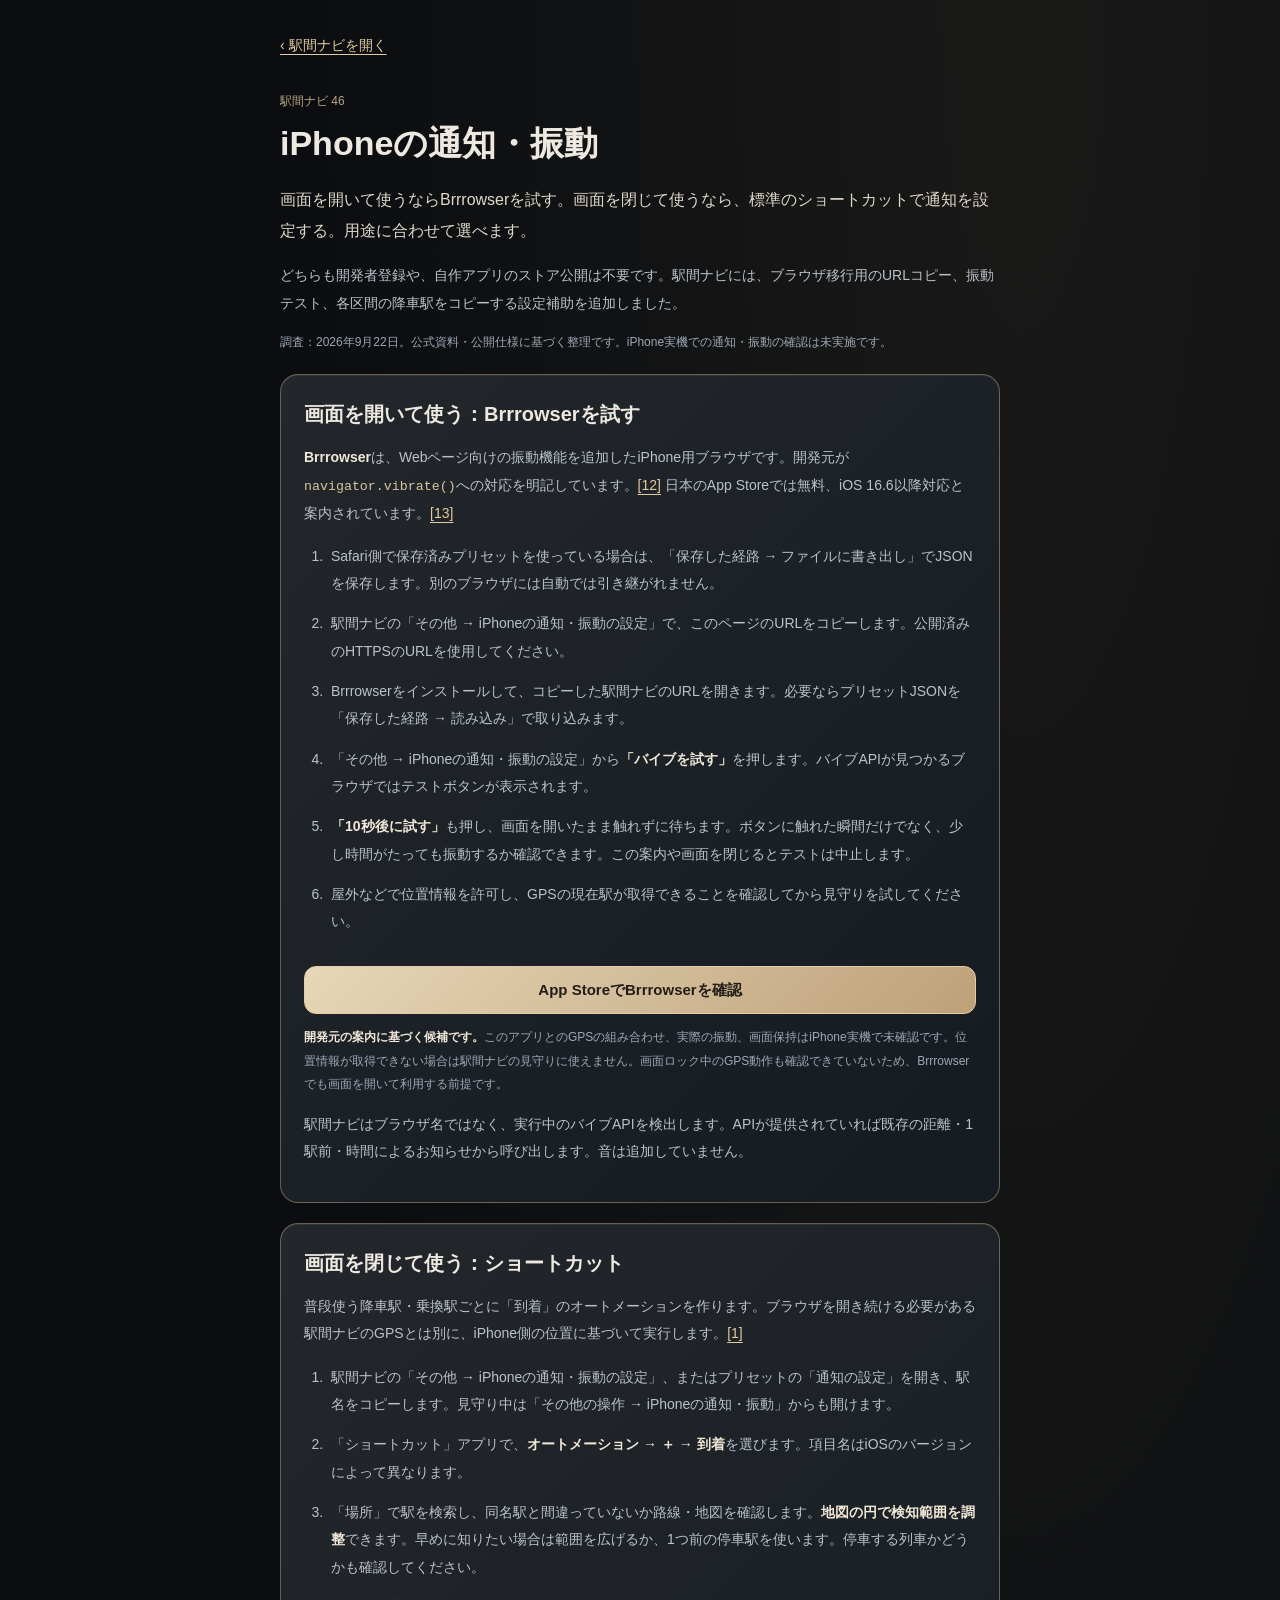
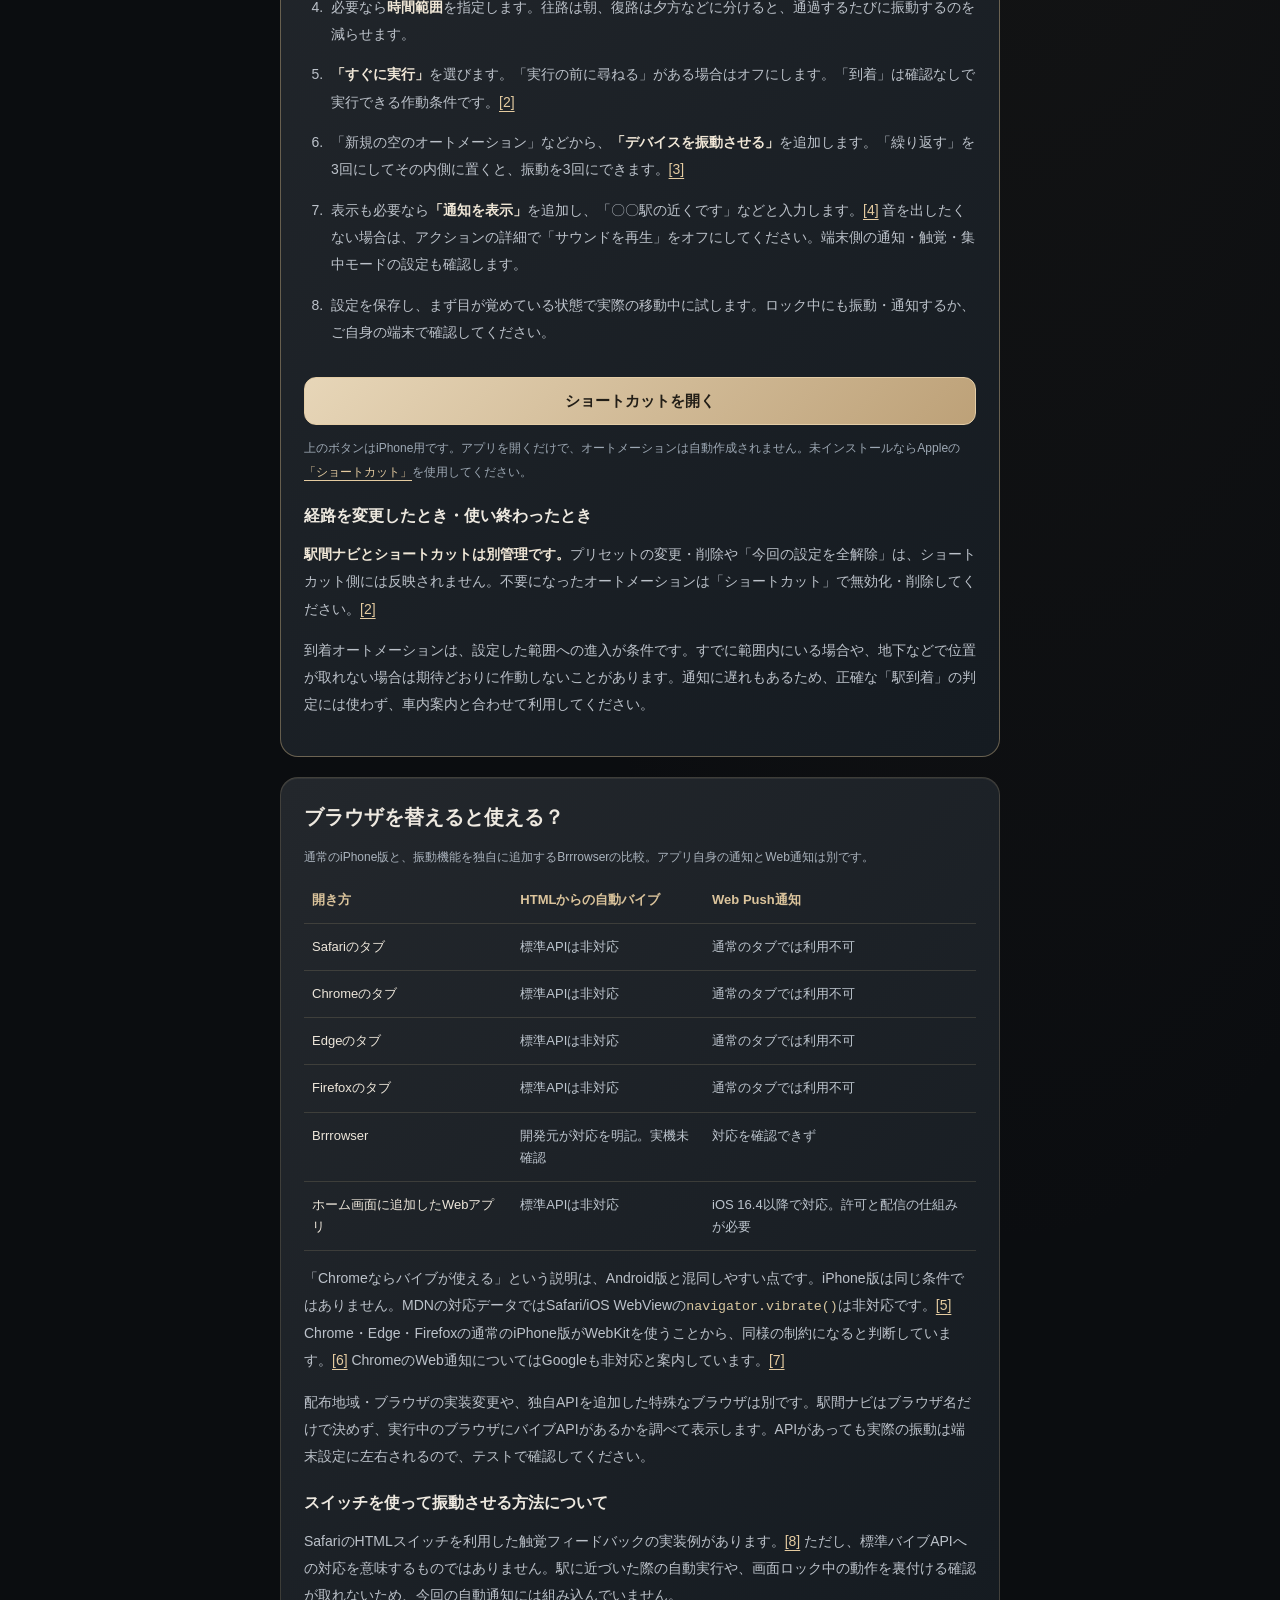
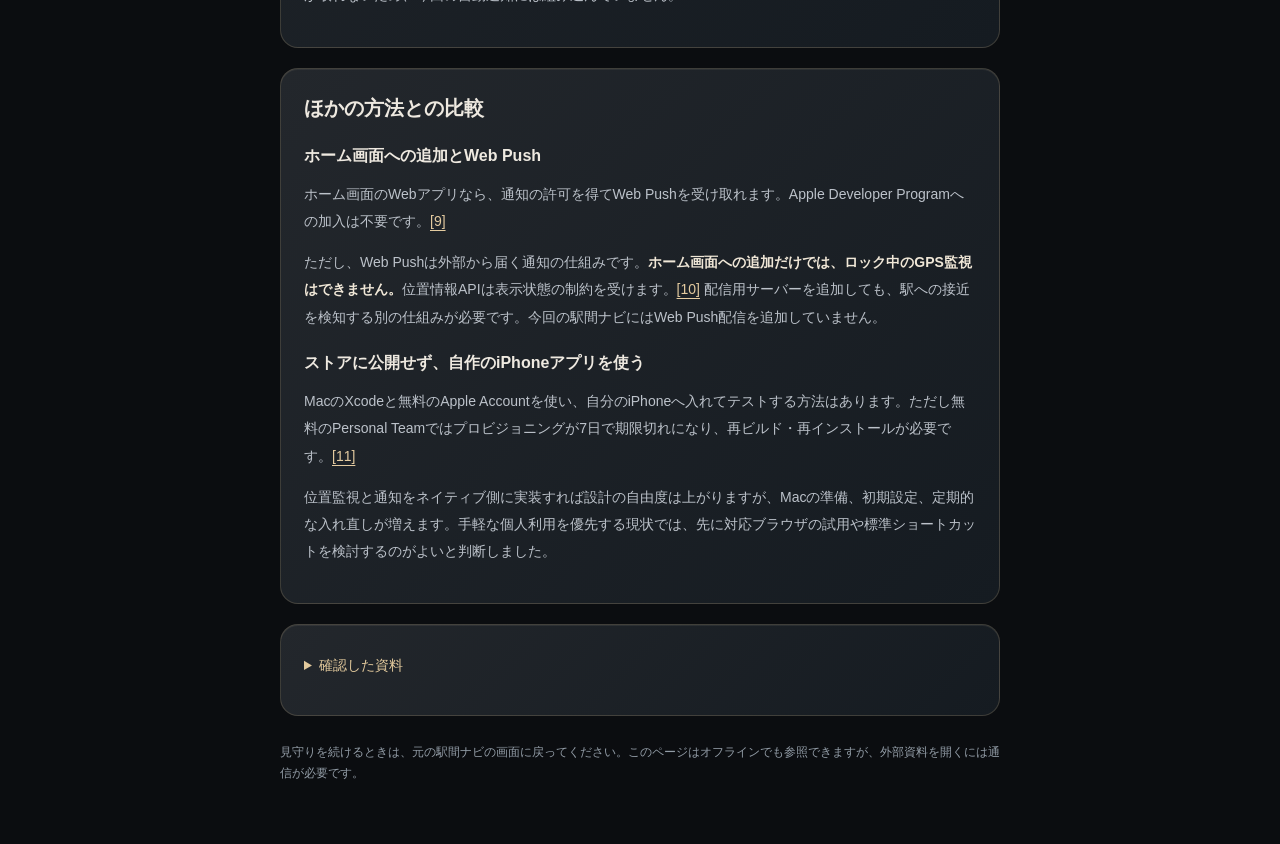
==== iphone-alerts.html @ 553dfaba "Add files via upload" ====
<!doctype html>
<html lang="ja">
<head>
<meta charset="utf-8">
<meta name="viewport" content="width=device-width, initial-scale=1">
<meta name="theme-color" content="#0b0d10">
<title>iPhoneの通知・振動 — 駅間ナビ</title>
<style>
:root{color-scheme:dark;font-family:-apple-system,BlinkMacSystemFont,"Hiragino Sans","Yu Gothic",sans-serif;background:#0b0d10;color:#eee9e0}*{box-sizing:border-box}body{margin:0;background:radial-gradient(ellipse at 80% 0,#52493735,transparent 50%)}main{max-width:760px;margin:auto;padding:24px 20px 60px}a{color:#e4cba0;text-underline-offset:4px}a:focus-visible,summary:focus-visible{outline:2px solid #ead2a7;outline-offset:5px}.back{display:inline-flex;min-height:44px;align-items:center;font-size:14px}.eyebrow{font-size:12px;color:#b8a47e;margin:22px 0 7px}h1{font-size:clamp(24px,5vw,34px);line-height:1.4;margin:0 0 14px;letter-spacing:0}h2{font-size:20px;margin:0 0 14px;line-height:1.6}h3{font-size:16px;margin:22px 0 9px}p,li{font-size:14px;line-height:1.95;color:#bcc2ca}b,strong{color:#f0e7d7;font-weight:600}.lead{font-size:16px;color:#e1d9ca}.meta,.note{font-size:12px;color:#9da8b4}.card{padding:23px;margin-top:20px;background:linear-gradient(135deg,#23272c,#151b21);border:1px solid #bdaa823b;border-radius:18px;box-shadow:inset 0 1px #ffedcd12}.recommended{border-color:#cbb18470}.steps{padding-left:23px}.steps li{padding:0 0 13px 4px}.button{display:flex;align-items:center;justify-content:center;min-height:48px;border:1px solid #e4cda6;background:linear-gradient(135deg,#e7d6b8,#bda178);color:#221e17;border-radius:12px;padding:12px;text-decoration:none;font-size:15px;font-weight:600;margin:18px 0 8px}.table-wrap{overflow:auto}table{width:100%;border-collapse:collapse;font-size:13px;line-height:1.7}caption{text-align:left;color:#aab3bd;font-size:12px;padding-bottom:10px}th,td{text-align:left;vertical-align:top;padding:12px 8px;border-bottom:1px solid #beae8730;overflow-wrap:anywhere}th{color:#dbc49c;font-weight:600}td{color:#bdc5ce}th:first-child{width:31%}td:first-child{color:#ede6da}summary{min-height:44px;padding-block:9px;font-size:14px;color:#e2c99c;cursor:pointer}.sources li{font-size:12px;padding-bottom:8px}.sources a{overflow-wrap:anywhere}code{font-size:.95em;color:#d7c69f}footer{margin-top:26px;color:#929ca6;font-size:12px;line-height:1.8}@media(max-width:370px){main{padding-inline:13px}.card{padding:18px 14px}th,td{padding-inline:6px;font-size:12px}}@media print{:root{color-scheme:light;background:white;color:#111}body,.card{background:white;box-shadow:none}p,li,td,.meta,.note,footer{color:#333}a,h1,h2,h3,b,strong,th,td:first-child{color:#111}.button,.back{display:none}.card{break-inside:avoid}}
</style>
</head>
<body><main>
<a class="back" href="./">‹ 駅間ナビを開く</a>
<p class="eyebrow">駅間ナビ 46</p>
<h1>iPhoneの通知・振動</h1>
<p class="lead">画面を開いて使うならBrrrowserを試す。画面を閉じて使うなら、標準のショートカットで通知を設定する。用途に合わせて選べます。</p>
<p>どちらも開発者登録や、自作アプリのストア公開は不要です。駅間ナビには、ブラウザ移行用のURLコピー、振動テスト、各区間の降車駅をコピーする設定補助を追加しました。</p>
<p class="meta">調査：2026年9月22日。公式資料・公開仕様に基づく整理です。iPhone実機での通知・振動の確認は未実施です。</p>

<section class="card recommended" id="brrrowser">
<h2>画面を開いて使う：Brrrowserを試す</h2>
<p><b>Brrrowser</b>は、Webページ向けの振動機能を追加したiPhone用ブラウザです。開発元が<code>navigator.vibrate()</code>への対応を明記しています。<a href="#source-brrrowser-api">[12]</a> 日本のApp Storeでは無料、iOS 16.6以降対応と案内されています。<a href="#source-brrrowser-store">[13]</a></p>
<ol class="steps">
<li>Safari側で保存済みプリセットを使っている場合は、「保存した経路 → ファイルに書き出し」でJSONを保存します。別のブラウザには自動では引き継がれません。</li>
<li>駅間ナビの「その他 → iPhoneの通知・振動の設定」で、このページのURLをコピーします。公開済みのHTTPSのURLを使用してください。</li>
<li>Brrrowserをインストールして、コピーした駅間ナビのURLを開きます。必要ならプリセットJSONを「保存した経路 → 読み込み」で取り込みます。</li>
<li>「その他 → iPhoneの通知・振動の設定」から<b>「バイブを試す」</b>を押します。バイブAPIが見つかるブラウザではテストボタンが表示されます。</li>
<li><b>「10秒後に試す」</b>も押し、画面を開いたまま触れずに待ちます。ボタンに触れた瞬間だけでなく、少し時間がたっても振動するか確認できます。この案内や画面を閉じるとテストは中止します。</li>
<li>屋外などで位置情報を許可し、GPSの現在駅が取得できることを確認してから見守りを試してください。</li>
</ol>
<a class="button" href="https://apps.apple.com/jp/app/brrrowser/id6747417026" target="_blank" rel="noopener noreferrer">App StoreでBrrrowserを確認</a>
<p class="note"><b>開発元の案内に基づく候補です。</b>このアプリとのGPSの組み合わせ、実際の振動、画面保持はiPhone実機で未確認です。位置情報が取得できない場合は駅間ナビの見守りに使えません。画面ロック中のGPS動作も確認できていないため、Brrrowserでも画面を開いて利用する前提です。</p>
<p>駅間ナビはブラウザ名ではなく、実行中のバイブAPIを検出します。APIが提供されていれば既存の距離・1駅前・時間によるお知らせから呼び出します。音は追加していません。</p>
</section>

<section class="card recommended" id="shortcuts">
<h2>画面を閉じて使う：ショートカット</h2>
<p>普段使う降車駅・乗換駅ごとに「到着」のオートメーションを作ります。ブラウザを開き続ける必要がある駅間ナビのGPSとは別に、iPhone側の位置に基づいて実行します。<a href="#source-travel">[1]</a></p>
<ol class="steps">
<li>駅間ナビの「その他 → iPhoneの通知・振動の設定」、またはプリセットの「通知の設定」を開き、駅名をコピーします。見守り中は「その他の操作 → iPhoneの通知・振動」からも開けます。</li>
<li>「ショートカット」アプリで、<b>オートメーション → ＋ → 到着</b>を選びます。項目名はiOSのバージョンによって異なります。</li>
<li>「場所」で駅を検索し、同名駅と間違っていないか路線・地図を確認します。<b>地図の円で検知範囲を調整</b>できます。早めに知りたい場合は範囲を広げるか、1つ前の停車駅を使います。停車する列車かどうかも確認してください。</li>
<li>必要なら<b>時間範囲</b>を指定します。往路は朝、復路は夕方などに分けると、通過するたびに振動するのを減らせます。</li>
<li><b>「すぐに実行」</b>を選びます。「実行の前に尋ねる」がある場合はオフにします。「到着」は確認なしで実行できる作動条件です。<a href="#source-auto">[2]</a></li>
<li>「新規の空のオートメーション」などから、<b>「デバイスを振動させる」</b>を追加します。「繰り返す」を3回にしてその内側に置くと、振動を3回にできます。<a href="#source-vibrate">[3]</a></li>
<li>表示も必要なら<b>「通知を表示」</b>を追加し、「〇〇駅の近くです」などと入力します。<a href="#source-notification">[4]</a> 音を出したくない場合は、アクションの詳細で「サウンドを再生」をオフにしてください。端末側の通知・触覚・集中モードの設定も確認します。</li>
<li>設定を保存し、まず目が覚めている状態で実際の移動中に試します。ロック中にも振動・通知するか、ご自身の端末で確認してください。</li>
</ol>
<a class="button" href="shortcuts://">ショートカットを開く</a>
<p class="note">上のボタンはiPhone用です。アプリを開くだけで、オートメーションは自動作成されません。未インストールならAppleの<a href="https://apps.apple.com/jp/app/shortcuts/id1462947752" target="_blank" rel="noopener noreferrer">「ショートカット」</a>を使用してください。</p>
<h3>経路を変更したとき・使い終わったとき</h3>
<p><b>駅間ナビとショートカットは別管理です。</b>プリセットの変更・削除や「今回の設定を全解除」は、ショートカット側には反映されません。不要になったオートメーションは「ショートカット」で無効化・削除してください。<a href="#source-auto">[2]</a></p>
<p>到着オートメーションは、設定した範囲への進入が条件です。すでに範囲内にいる場合や、地下などで位置が取れない場合は期待どおりに作動しないことがあります。通知に遅れもあるため、正確な「駅到着」の判定には使わず、車内案内と合わせて利用してください。</p>
</section>

<section class="card" id="browsers">
<h2>ブラウザを替えると使える？</h2>
<div class="table-wrap"><table>
<caption>通常のiPhone版と、振動機能を独自に追加するBrrrowserの比較。アプリ自身の通知とWeb通知は別です。</caption>
<thead><tr><th scope="col">開き方</th><th scope="col">HTMLからの自動バイブ</th><th scope="col">Web Push通知</th></tr></thead>
<tbody>
<tr><td>Safariのタブ</td><td>標準APIは非対応</td><td>通常のタブでは利用不可</td></tr>
<tr><td>Chromeのタブ</td><td>標準APIは非対応</td><td>通常のタブでは利用不可</td></tr>
<tr><td>Edgeのタブ</td><td>標準APIは非対応</td><td>通常のタブでは利用不可</td></tr>
<tr><td>Firefoxのタブ</td><td>標準APIは非対応</td><td>通常のタブでは利用不可</td></tr>
<tr><td>Brrrowser</td><td>開発元が対応を明記。実機未確認</td><td>対応を確認できず</td></tr>
<tr><td>ホーム画面に追加したWebアプリ</td><td>標準APIは非対応</td><td>iOS 16.4以降で対応。許可と配信の仕組みが必要</td></tr>
</tbody></table></div>
<p>「Chromeならバイブが使える」という説明は、Android版と混同しやすい点です。iPhone版は同じ条件ではありません。MDNの対応データではSafari/iOS WebViewの<code>navigator.vibrate()</code>は非対応です。<a href="#source-vibration-api">[5]</a> Chrome・Edge・Firefoxの通常のiPhone版がWebKitを使うことから、同様の制約になると判断しています。<a href="#source-engine">[6]</a> ChromeのWeb通知についてはGoogleも非対応と案内しています。<a href="#source-chrome">[7]</a></p>
<p>配布地域・ブラウザの実装変更や、独自APIを追加した特殊なブラウザは別です。駅間ナビはブラウザ名だけで決めず、実行中のブラウザにバイブAPIがあるかを調べて表示します。APIがあっても実際の振動は端末設定に左右されるので、テストで確認してください。</p>
<h3>スイッチを使って振動させる方法について</h3>
<p>SafariのHTMLスイッチを利用した触覚フィードバックの実装例があります。<a href="#source-switch">[8]</a> ただし、標準バイブAPIへの対応を意味するものではありません。駅に近づいた際の自動実行や、画面ロック中の動作を裏付ける確認が取れないため、今回の自動通知には組み込んでいません。</p>
</section>

<section class="card" id="other-options">
<h2>ほかの方法との比較</h2>
<h3>ホーム画面への追加とWeb Push</h3>
<p>ホーム画面のWebアプリなら、通知の許可を得てWeb Pushを受け取れます。Apple Developer Programへの加入は不要です。<a href="#source-push">[9]</a></p>
<p>ただし、Web Pushは外部から届く通知の仕組みです。<b>ホーム画面への追加だけでは、ロック中のGPS監視はできません。</b>位置情報APIは表示状態の制約を受けます。<a href="#source-gps">[10]</a> 配信用サーバーを追加しても、駅への接近を検知する別の仕組みが必要です。今回の駅間ナビにはWeb Push配信を追加していません。</p>
<h3>ストアに公開せず、自作のiPhoneアプリを使う</h3>
<p>MacのXcodeと無料のApple Accountを使い、自分のiPhoneへ入れてテストする方法はあります。ただし無料のPersonal Teamではプロビジョニングが7日で期限切れになり、再ビルド・再インストールが必要です。<a href="#source-xcode">[11]</a></p>
<p>位置監視と通知をネイティブ側に実装すれば設計の自由度は上がりますが、Macの準備、初期設定、定期的な入れ直しが増えます。手軽な個人利用を優先する現状では、先に対応ブラウザの試用や標準ショートカットを検討するのがよいと判断しました。</p>
</section>

<section class="card"><details><summary>確認した資料</summary><ol class="sources">
<li id="source-travel"><a href="https://support.apple.com/ja-jp/guide/shortcuts/apd8ebfc4e8e/ios" target="_blank" rel="noopener noreferrer">Apple：移動作動機能（到着・場所・範囲・時間）</a></li>
<li id="source-auto"><a href="https://support.apple.com/ja-jp/guide/shortcuts/apd602971e63/ios" target="_blank" rel="noopener noreferrer">Apple：パーソナルオートメーションの有効化・無効化と確認なしの実行</a></li>
<li id="source-vibrate"><a href="https://support.apple.com/ja-jp/guide/shortcuts/apdc11deb2c1/ios" target="_blank" rel="noopener noreferrer">Apple：「繰り返す」と「デバイスを振動させる」</a></li>
<li id="source-notification"><a href="https://support.apple.com/ja-jp/guide/shortcuts/apd2175adcab/ios" target="_blank" rel="noopener noreferrer">Apple：「通知を表示」</a></li>
<li id="source-vibration-api"><a href="https://developer.mozilla.org/en-US/docs/Web/API/Navigator/vibrate" target="_blank" rel="noopener noreferrer">MDN：Navigator.vibrate()</a> ／ <a href="https://github.com/mdn/browser-compat-data/blob/main/api/Navigator.json" target="_blank" rel="noopener noreferrer">対応データ（vibrate項目）</a></li>
<li id="source-engine"><a href="https://developer.mozilla.org/en-US/docs/Web/HTTP/Reference/Headers/User-Agent" target="_blank" rel="noopener noreferrer">MDN：iPhoneブラウザのWebKit構成</a> ／ <a href="https://firefox-source-docs.mozilla.org/overview/ios.html" target="_blank" rel="noopener noreferrer">Mozilla：Firefox for iOS</a></li>
<li id="source-chrome"><a href="https://support.google.com/chrome/answer/3220216?co=GENIE.Platform%3DiOS&amp;hl=ja" target="_blank" rel="noopener noreferrer">Google：iPhone・iPadのChromeの通知</a></li>
<li id="source-switch"><a href="https://webkit.org/blog/15054/an-html-switch-control/" target="_blank" rel="noopener noreferrer">WebKit：HTMLスイッチ</a> ／ <a href="https://github.com/tijnjh/ios-haptics" target="_blank" rel="noopener noreferrer">ios-haptics作者による実装説明</a> ／ <a href="https://github.com/lochie/web-haptics" target="_blank" rel="noopener noreferrer">WebHaptics</a></li>
<li id="source-push"><a href="https://webkit.org/blog/13878/web-push-for-web-apps-on-ios-and-ipados/" target="_blank" rel="noopener noreferrer">WebKit：ホーム画面のWebアプリとWeb Push</a></li>
<li id="source-gps"><a href="https://www.w3.org/TR/geolocation/#request-a-position" target="_blank" rel="noopener noreferrer">W3C：位置取得と表示状態の制約</a></li>
<li id="source-xcode"><a href="https://developer.apple.com/jp/help/account/basics/about-your-developer-account" target="_blank" rel="noopener noreferrer">Apple：Personal Teamの制限</a></li>
<li id="source-brrrowser-api"><a href="https://github.com/Web3Kev/Brrrowser" target="_blank" rel="noopener noreferrer">Brrrowser開発元：バイブAPIの説明</a></li>
<li id="source-brrrowser-store"><a href="https://apps.apple.com/jp/app/brrrowser/id6747417026" target="_blank" rel="noopener noreferrer">Brrrowser：日本のApp Store掲載</a></li>
</ol></details></section>
<footer>見守りを続けるときは、元の駅間ナビの画面に戻ってください。このページはオフラインでも参照できますが、外部資料を開くには通信が必要です。</footer>
</main></body></html>
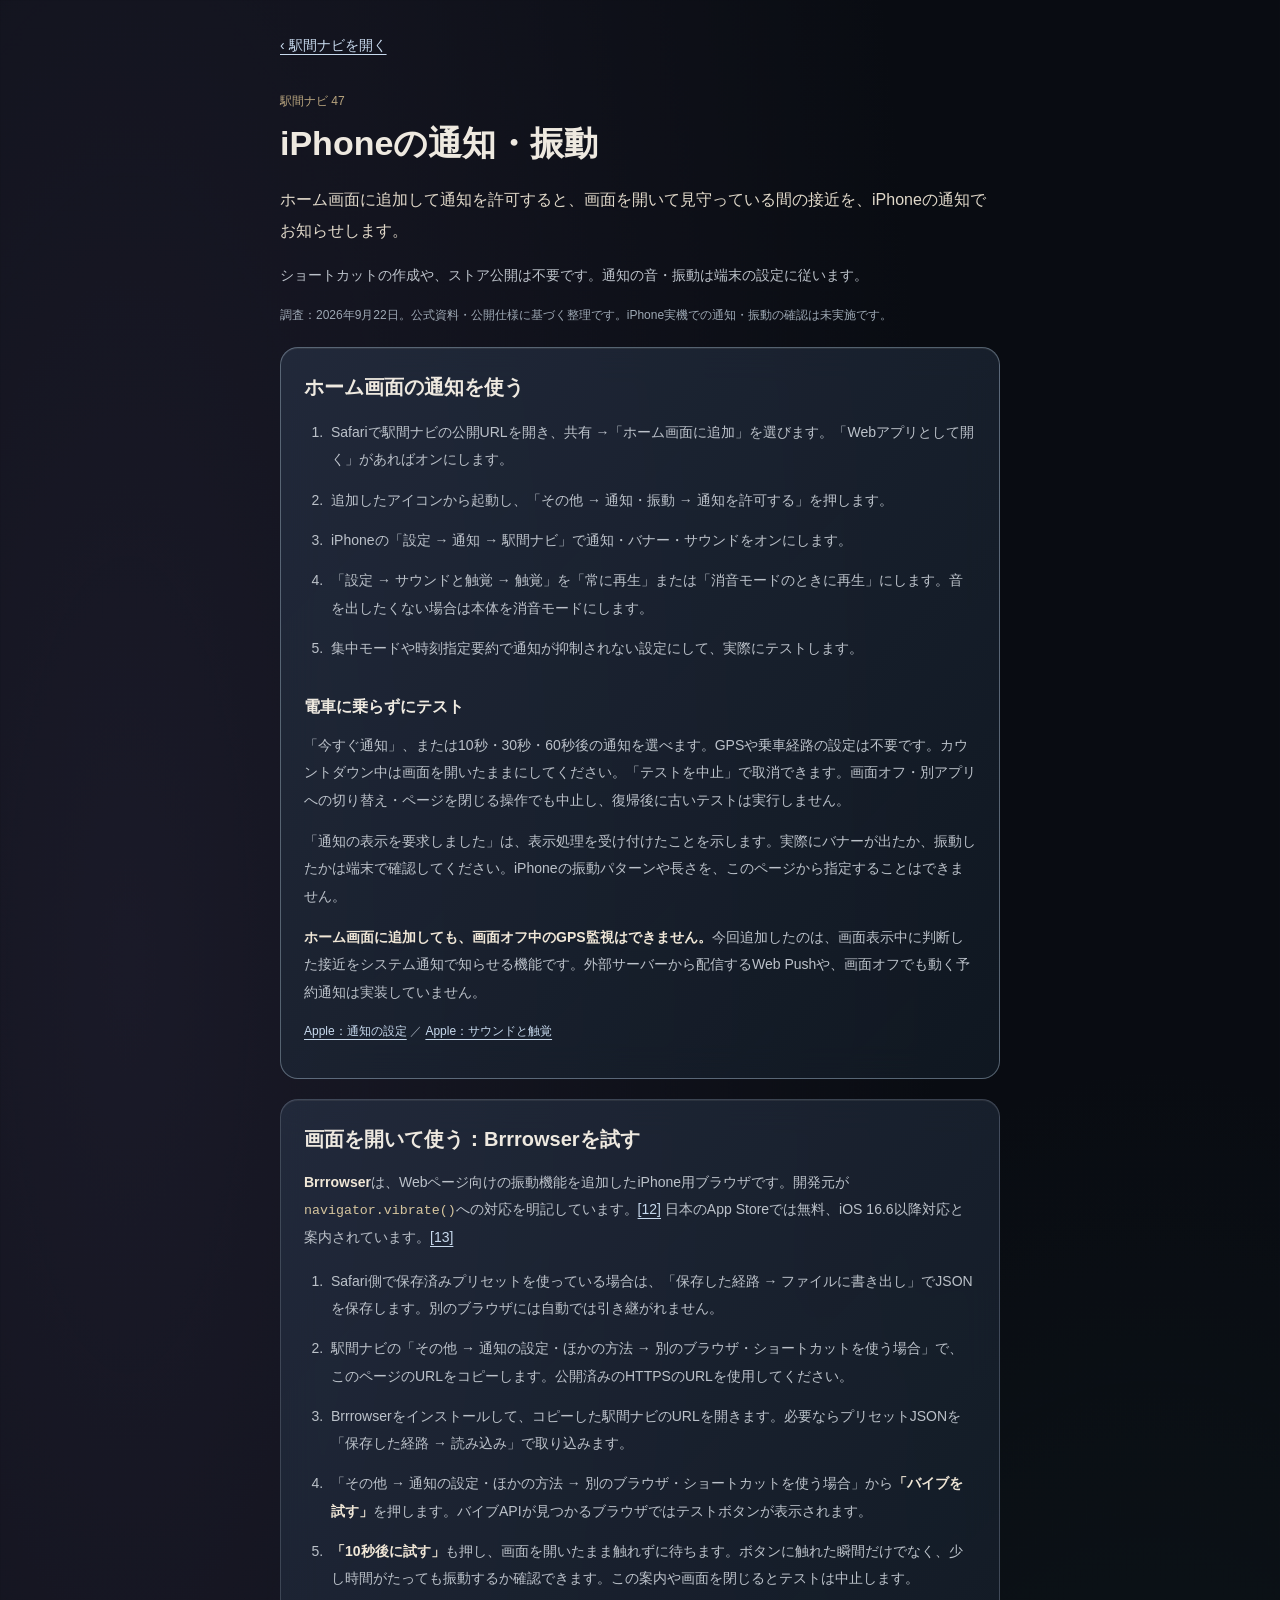
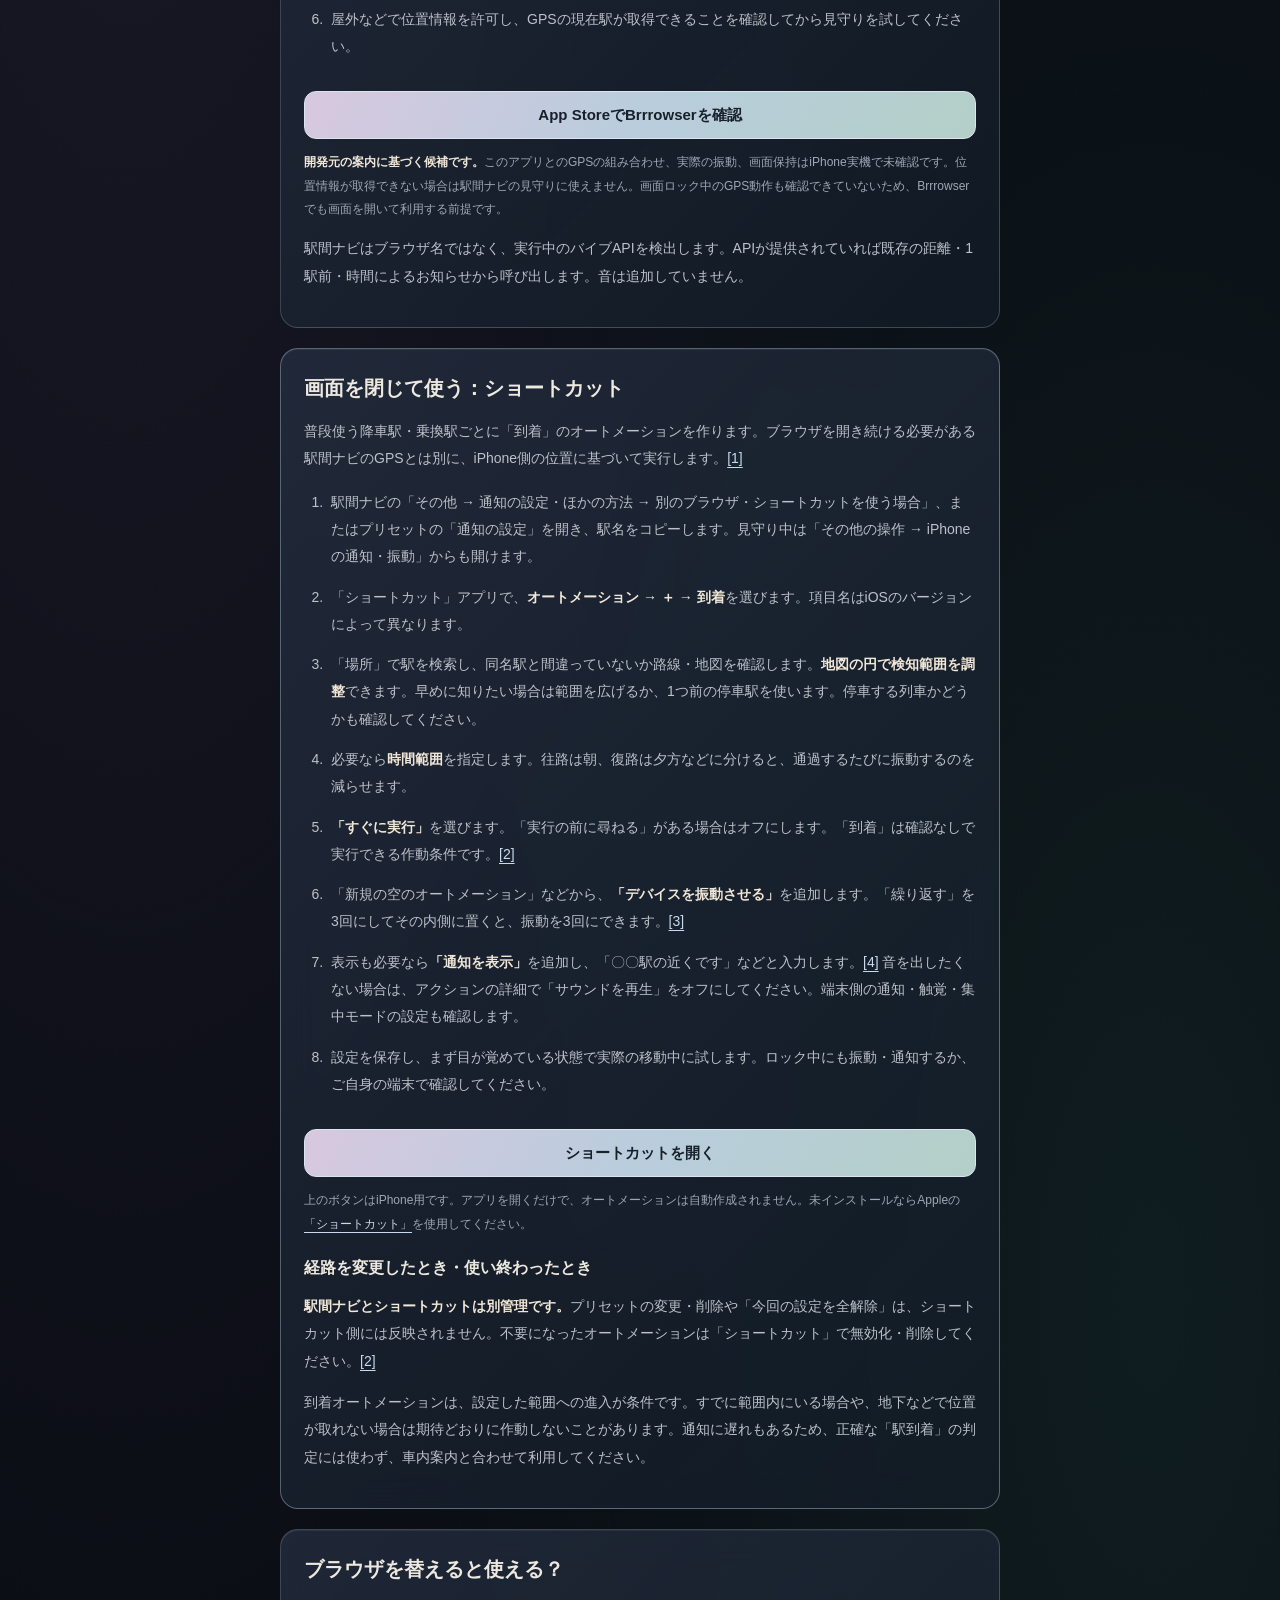
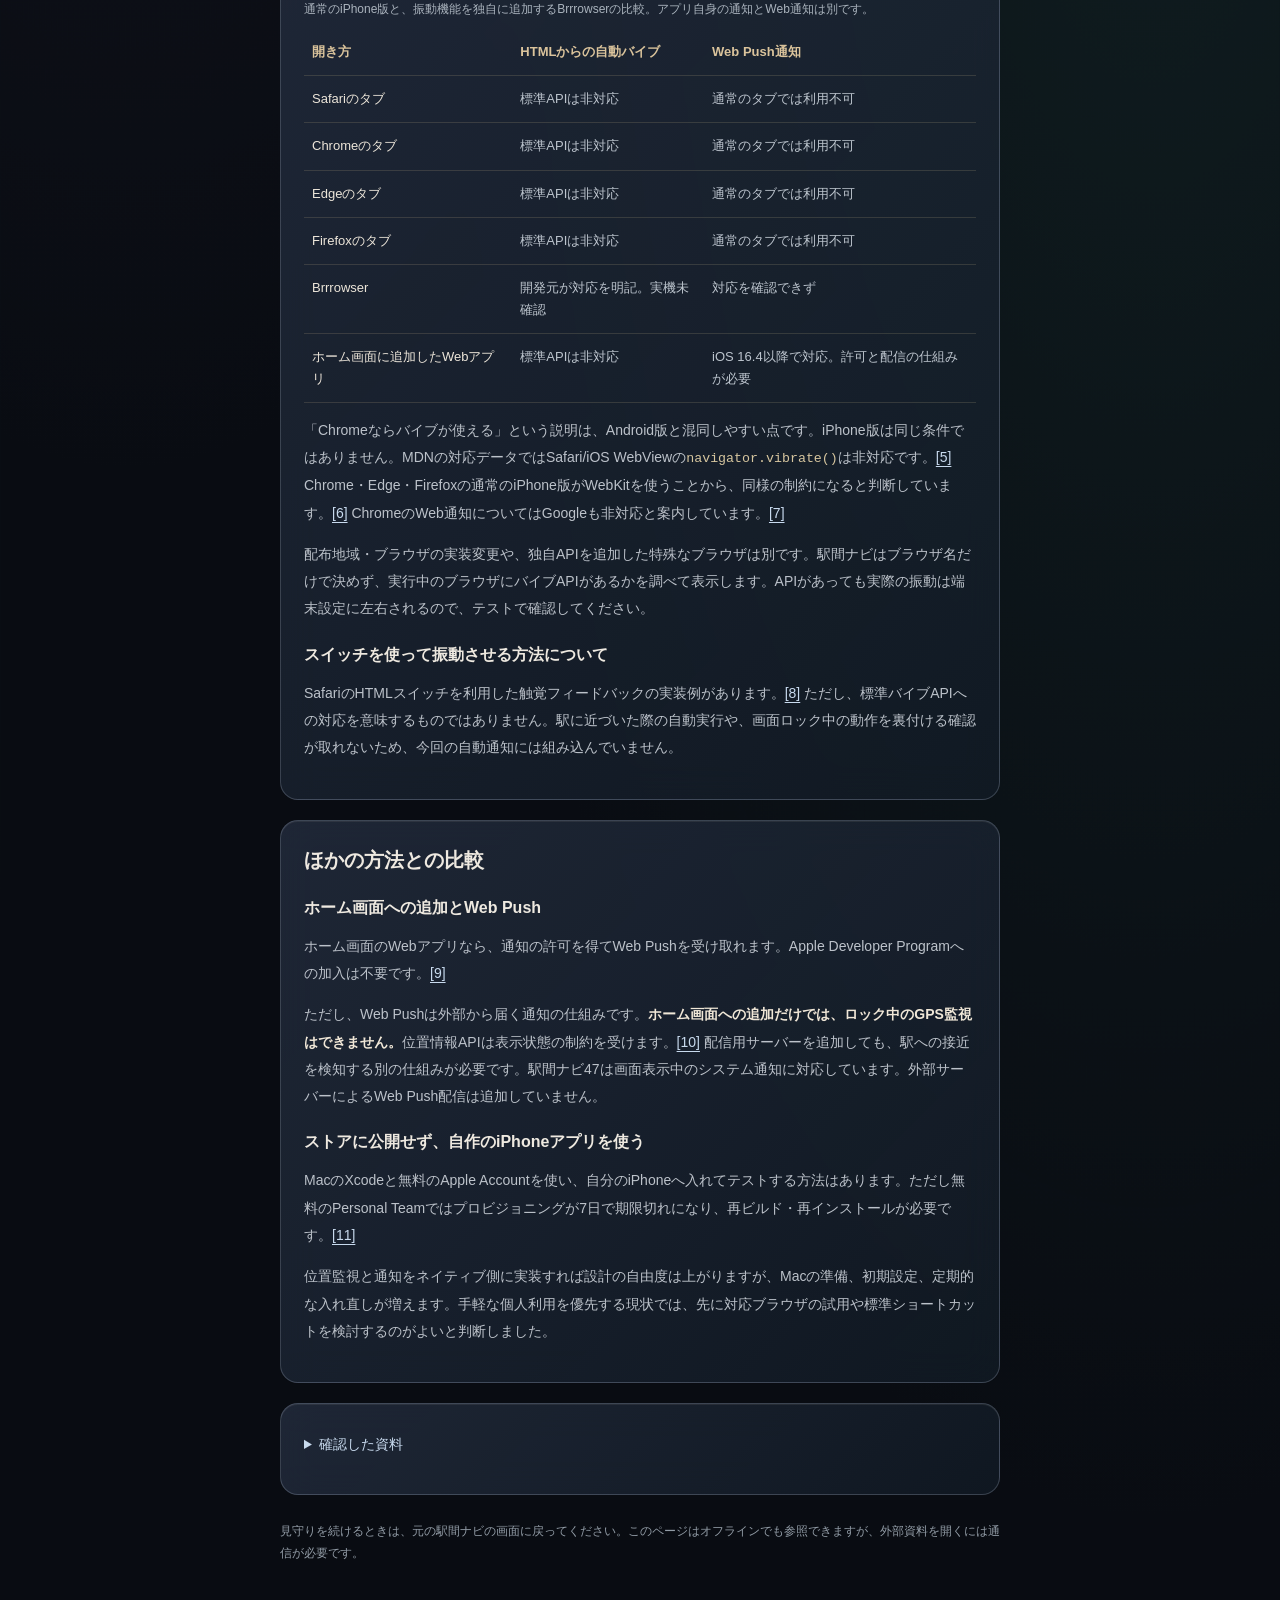
==== commit 62205515: "Add files via upload" ====
--- a/iphone-alerts.html
+++ b/iphone-alerts.html
@@ -7,24 +7,32 @@
 <title>iPhoneの通知・振動 — 駅間ナビ</title>
 <style>
 :root{color-scheme:dark;font-family:-apple-system,BlinkMacSystemFont,"Hiragino Sans","Yu Gothic",sans-serif;background:#0b0d10;color:#eee9e0}*{box-sizing:border-box}body{margin:0;background:radial-gradient(ellipse at 80% 0,#52493735,transparent 50%)}main{max-width:760px;margin:auto;padding:24px 20px 60px}a{color:#e4cba0;text-underline-offset:4px}a:focus-visible,summary:focus-visible{outline:2px solid #ead2a7;outline-offset:5px}.back{display:inline-flex;min-height:44px;align-items:center;font-size:14px}.eyebrow{font-size:12px;color:#b8a47e;margin:22px 0 7px}h1{font-size:clamp(24px,5vw,34px);line-height:1.4;margin:0 0 14px;letter-spacing:0}h2{font-size:20px;margin:0 0 14px;line-height:1.6}h3{font-size:16px;margin:22px 0 9px}p,li{font-size:14px;line-height:1.95;color:#bcc2ca}b,strong{color:#f0e7d7;font-weight:600}.lead{font-size:16px;color:#e1d9ca}.meta,.note{font-size:12px;color:#9da8b4}.card{padding:23px;margin-top:20px;background:linear-gradient(135deg,#23272c,#151b21);border:1px solid #bdaa823b;border-radius:18px;box-shadow:inset 0 1px #ffedcd12}.recommended{border-color:#cbb18470}.steps{padding-left:23px}.steps li{padding:0 0 13px 4px}.button{display:flex;align-items:center;justify-content:center;min-height:48px;border:1px solid #e4cda6;background:linear-gradient(135deg,#e7d6b8,#bda178);color:#221e17;border-radius:12px;padding:12px;text-decoration:none;font-size:15px;font-weight:600;margin:18px 0 8px}.table-wrap{overflow:auto}table{width:100%;border-collapse:collapse;font-size:13px;line-height:1.7}caption{text-align:left;color:#aab3bd;font-size:12px;padding-bottom:10px}th,td{text-align:left;vertical-align:top;padding:12px 8px;border-bottom:1px solid #beae8730;overflow-wrap:anywhere}th{color:#dbc49c;font-weight:600}td{color:#bdc5ce}th:first-child{width:31%}td:first-child{color:#ede6da}summary{min-height:44px;padding-block:9px;font-size:14px;color:#e2c99c;cursor:pointer}.sources li{font-size:12px;padding-bottom:8px}.sources a{overflow-wrap:anywhere}code{font-size:.95em;color:#d7c69f}footer{margin-top:26px;color:#929ca6;font-size:12px;line-height:1.8}@media(max-width:370px){main{padding-inline:13px}.card{padding:18px 14px}th,td{padding-inline:6px;font-size:12px}}@media print{:root{color-scheme:light;background:white;color:#111}body,.card{background:white;box-shadow:none}p,li,td,.meta,.note,footer{color:#333}a,h1,h2,h3,b,strong,th,td:first-child{color:#111}.button,.back{display:none}.card{break-inside:avoid}}
-</style>
+.card{background:linear-gradient(135deg,#263043bd,#131d28b0);border-color:#c0cde43a;backdrop-filter:blur(18px);-webkit-backdrop-filter:blur(18px)}body{background:radial-gradient(ellipse at 10% 20%,#60528232,transparent 50%),radial-gradient(ellipse at 90% 60%,#3274662a,transparent 45%),#090c12}.recommended{border-color:#b9d0e165}a,summary{color:#c8daee}.button{background:linear-gradient(115deg,#d7c8df,#b9cddd,#b4cfc8);border-color:#dce5ef;color:#18202a}</style>
 </head>
 <body><main>
 <a class="back" href="./">‹ 駅間ナビを開く</a>
-<p class="eyebrow">駅間ナビ 46</p>
+<p class="eyebrow">駅間ナビ 47</p>
 <h1>iPhoneの通知・振動</h1>
-<p class="lead">画面を開いて使うならBrrrowserを試す。画面を閉じて使うなら、標準のショートカットで通知を設定する。用途に合わせて選べます。</p>
-<p>どちらも開発者登録や、自作アプリのストア公開は不要です。駅間ナビには、ブラウザ移行用のURLコピー、振動テスト、各区間の降車駅をコピーする設定補助を追加しました。</p>
+<p class="lead">ホーム画面に追加して通知を許可すると、画面を開いて見守っている間の接近を、iPhoneの通知でお知らせします。</p>
+<p>ショートカットの作成や、ストア公開は不要です。通知の音・振動は端末の設定に従います。</p>
 <p class="meta">調査：2026年9月22日。公式資料・公開仕様に基づく整理です。iPhone実機での通知・振動の確認は未実施です。</p>
 
-<section class="card recommended" id="brrrowser">
+<section class="card recommended" id="home-notifications">
+<h2>ホーム画面の通知を使う</h2>
+<ol class="steps"><li>Safariで駅間ナビの公開URLを開き、共有 →「ホーム画面に追加」を選びます。「Webアプリとして開く」があればオンにします。</li><li>追加したアイコンから起動し、「その他 → 通知・振動 → 通知を許可する」を押します。</li><li>iPhoneの「設定 → 通知 → 駅間ナビ」で通知・バナー・サウンドをオンにします。</li><li>「設定 → サウンドと触覚 → 触覚」を「常に再生」または「消音モードのときに再生」にします。音を出したくない場合は本体を消音モードにします。</li><li>集中モードや時刻指定要約で通知が抑制されない設定にして、実際にテストします。</li></ol>
+<h3>電車に乗らずにテスト</h3><p>「今すぐ通知」、または10秒・30秒・60秒後の通知を選べます。GPSや乗車経路の設定は不要です。カウントダウン中は画面を開いたままにしてください。「テストを中止」で取消できます。画面オフ・別アプリへの切り替え・ページを閉じる操作でも中止し、復帰後に古いテストは実行しません。</p>
+<p>「通知の表示を要求しました」は、表示処理を受け付けたことを示します。実際にバナーが出たか、振動したかは端末で確認してください。iPhoneの振動パターンや長さを、このページから指定することはできません。</p>
+<p><b>ホーム画面に追加しても、画面オフ中のGPS監視はできません。</b>今回追加したのは、画面表示中に判断した接近をシステム通知で知らせる機能です。外部サーバーから配信するWeb Pushや、画面オフでも動く予約通知は実装していません。</p>
+<p class="note"><a href="https://support.apple.com/ja-jp/guide/iphone/iph7c3d96bab/ios">Apple：通知の設定</a> ／ <a href="https://support.apple.com/ja-jp/guide/iphone/iph07c867f28/ios">Apple：サウンドと触覚</a></p>
+</section>
+<section class="card" id="brrrowser">
 <h2>画面を開いて使う：Brrrowserを試す</h2>
 <p><b>Brrrowser</b>は、Webページ向けの振動機能を追加したiPhone用ブラウザです。開発元が<code>navigator.vibrate()</code>への対応を明記しています。<a href="#source-brrrowser-api">[12]</a> 日本のApp Storeでは無料、iOS 16.6以降対応と案内されています。<a href="#source-brrrowser-store">[13]</a></p>
 <ol class="steps">
 <li>Safari側で保存済みプリセットを使っている場合は、「保存した経路 → ファイルに書き出し」でJSONを保存します。別のブラウザには自動では引き継がれません。</li>
-<li>駅間ナビの「その他 → iPhoneの通知・振動の設定」で、このページのURLをコピーします。公開済みのHTTPSのURLを使用してください。</li>
+<li>駅間ナビの「その他 → 通知の設定・ほかの方法 → 別のブラウザ・ショートカットを使う場合」で、このページのURLをコピーします。公開済みのHTTPSのURLを使用してください。</li>
 <li>Brrrowserをインストールして、コピーした駅間ナビのURLを開きます。必要ならプリセットJSONを「保存した経路 → 読み込み」で取り込みます。</li>
-<li>「その他 → iPhoneの通知・振動の設定」から<b>「バイブを試す」</b>を押します。バイブAPIが見つかるブラウザではテストボタンが表示されます。</li>
+<li>「その他 → 通知の設定・ほかの方法 → 別のブラウザ・ショートカットを使う場合」から<b>「バイブを試す」</b>を押します。バイブAPIが見つかるブラウザではテストボタンが表示されます。</li>
 <li><b>「10秒後に試す」</b>も押し、画面を開いたまま触れずに待ちます。ボタンに触れた瞬間だけでなく、少し時間がたっても振動するか確認できます。この案内や画面を閉じるとテストは中止します。</li>
 <li>屋外などで位置情報を許可し、GPSの現在駅が取得できることを確認してから見守りを試してください。</li>
 </ol>
@@ -37,7 +45,7 @@
 <h2>画面を閉じて使う：ショートカット</h2>
 <p>普段使う降車駅・乗換駅ごとに「到着」のオートメーションを作ります。ブラウザを開き続ける必要がある駅間ナビのGPSとは別に、iPhone側の位置に基づいて実行します。<a href="#source-travel">[1]</a></p>
 <ol class="steps">
-<li>駅間ナビの「その他 → iPhoneの通知・振動の設定」、またはプリセットの「通知の設定」を開き、駅名をコピーします。見守り中は「その他の操作 → iPhoneの通知・振動」からも開けます。</li>
+<li>駅間ナビの「その他 → 通知の設定・ほかの方法 → 別のブラウザ・ショートカットを使う場合」、またはプリセットの「通知の設定」を開き、駅名をコピーします。見守り中は「その他の操作 → iPhoneの通知・振動」からも開けます。</li>
 <li>「ショートカット」アプリで、<b>オートメーション → ＋ → 到着</b>を選びます。項目名はiOSのバージョンによって異なります。</li>
 <li>「場所」で駅を検索し、同名駅と間違っていないか路線・地図を確認します。<b>地図の円で検知範囲を調整</b>できます。早めに知りたい場合は範囲を広げるか、1つ前の停車駅を使います。停車する列車かどうかも確認してください。</li>
 <li>必要なら<b>時間範囲</b>を指定します。往路は朝、復路は夕方などに分けると、通過するたびに振動するのを減らせます。</li>
@@ -76,7 +84,7 @@
 <h2>ほかの方法との比較</h2>
 <h3>ホーム画面への追加とWeb Push</h3>
 <p>ホーム画面のWebアプリなら、通知の許可を得てWeb Pushを受け取れます。Apple Developer Programへの加入は不要です。<a href="#source-push">[9]</a></p>
-<p>ただし、Web Pushは外部から届く通知の仕組みです。<b>ホーム画面への追加だけでは、ロック中のGPS監視はできません。</b>位置情報APIは表示状態の制約を受けます。<a href="#source-gps">[10]</a> 配信用サーバーを追加しても、駅への接近を検知する別の仕組みが必要です。今回の駅間ナビにはWeb Push配信を追加していません。</p>
+<p>ただし、Web Pushは外部から届く通知の仕組みです。<b>ホーム画面への追加だけでは、ロック中のGPS監視はできません。</b>位置情報APIは表示状態の制約を受けます。<a href="#source-gps">[10]</a> 配信用サーバーを追加しても、駅への接近を検知する別の仕組みが必要です。駅間ナビ47は画面表示中のシステム通知に対応しています。外部サーバーによるWeb Push配信は追加していません。</p>
 <h3>ストアに公開せず、自作のiPhoneアプリを使う</h3>
 <p>MacのXcodeと無料のApple Accountを使い、自分のiPhoneへ入れてテストする方法はあります。ただし無料のPersonal Teamではプロビジョニングが7日で期限切れになり、再ビルド・再インストールが必要です。<a href="#source-xcode">[11]</a></p>
 <p>位置監視と通知をネイティブ側に実装すれば設計の自由度は上がりますが、Macの準備、初期設定、定期的な入れ直しが増えます。手軽な個人利用を優先する現状では、先に対応ブラウザの試用や標準ショートカットを検討するのがよいと判断しました。</p>
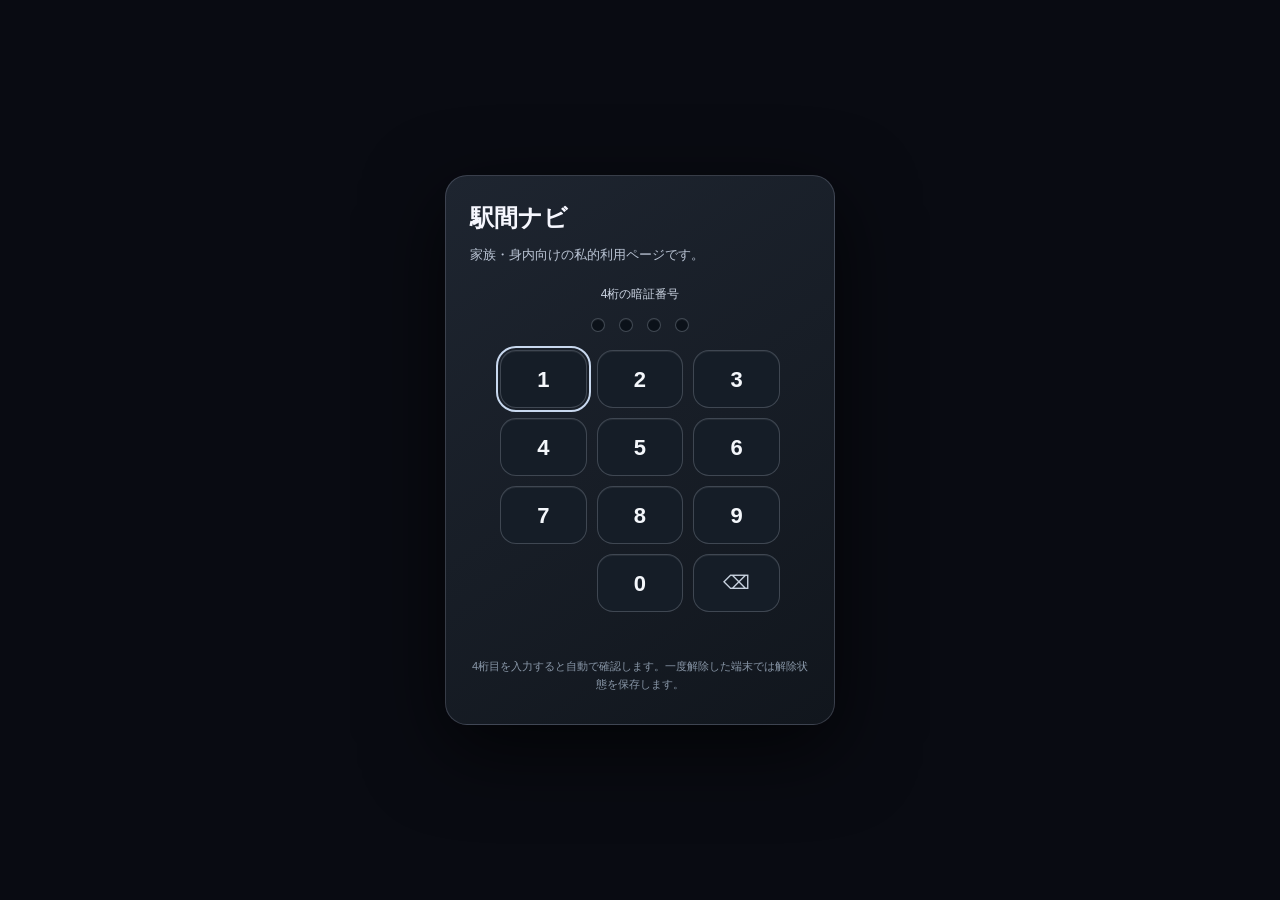
==== commit 595d750a: "Add files via upload" ====
--- a/iphone-alerts.html
+++ b/iphone-alerts.html
@@ -2,6 +2,11 @@
 <html lang="ja">
 <head>
 <meta charset="utf-8">
+<meta name="referrer" content="no-referrer">
+<meta name="robots" content="noindex,nofollow,noarchive,nosnippet,noimageindex">
+<meta name="googlebot" content="noindex,nofollow,noarchive,nosnippet,noimageindex">
+<meta name="bingbot" content="noindex,nofollow,noarchive,nosnippet,noimageindex">
+<script>(function(){const k='ekn.pv.a2',v='c347a331fd39da15282ec2f79956c33e9eff79aa930fee2acc985bf4d97e5bec';let ok=false;try{ok=localStorage.getItem(k)===v}catch{}if(!ok)location.replace('./')})();</script>
 <meta name="viewport" content="width=device-width, initial-scale=1">
 <meta name="theme-color" content="#0b0d10">
 <title>iPhoneの通知・振動 — 駅間ナビ</title>
@@ -11,7 +16,7 @@
 </head>
 <body><main>
 <a class="back" href="./">‹ 駅間ナビを開く</a>
-<p class="eyebrow">駅間ナビ 47</p>
+<p class="eyebrow">駅間ナビ 59</p>
 <h1>iPhoneの通知・振動</h1>
 <p class="lead">ホーム画面に追加して通知を許可すると、画面を開いて見守っている間の接近を、iPhoneの通知でお知らせします。</p>
 <p>ショートカットの作成や、ストア公開は不要です。通知の音・振動は端末の設定に従います。</p>
